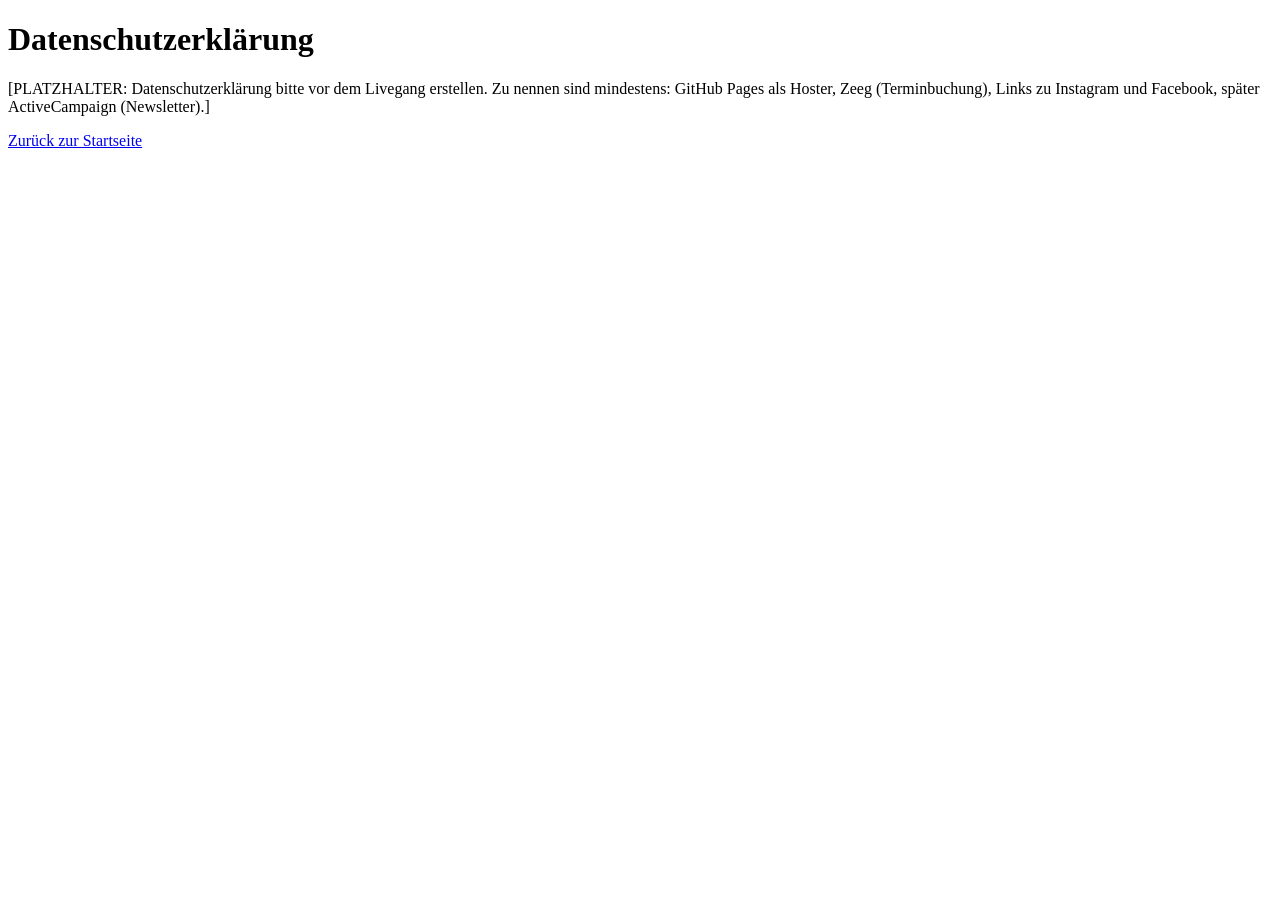
==== datenschutz.html @ f59c5ef7 "Add files via upload" ====
<!doctype html>
<html lang="de">
<head>
<meta charset="utf-8">
<meta name="viewport" content="width=device-width, initial-scale=1">
<title>Datenschutz | Das UNbequeme Wir</title>
<link rel="stylesheet" href="style.css">
</head>
<body>
<main class="wrap">
<h1>Datenschutzerklärung</h1>
<p>[PLATZHALTER: Datenschutzerklärung bitte vor dem Livegang erstellen. Zu nennen sind mindestens: GitHub Pages als Hoster, Zeeg (Terminbuchung), Links zu Instagram und Facebook, später ActiveCampaign (Newsletter).]</p>
<p><a href="index.html">Zurück zur Startseite</a></p>
</main>
</body>
</html>
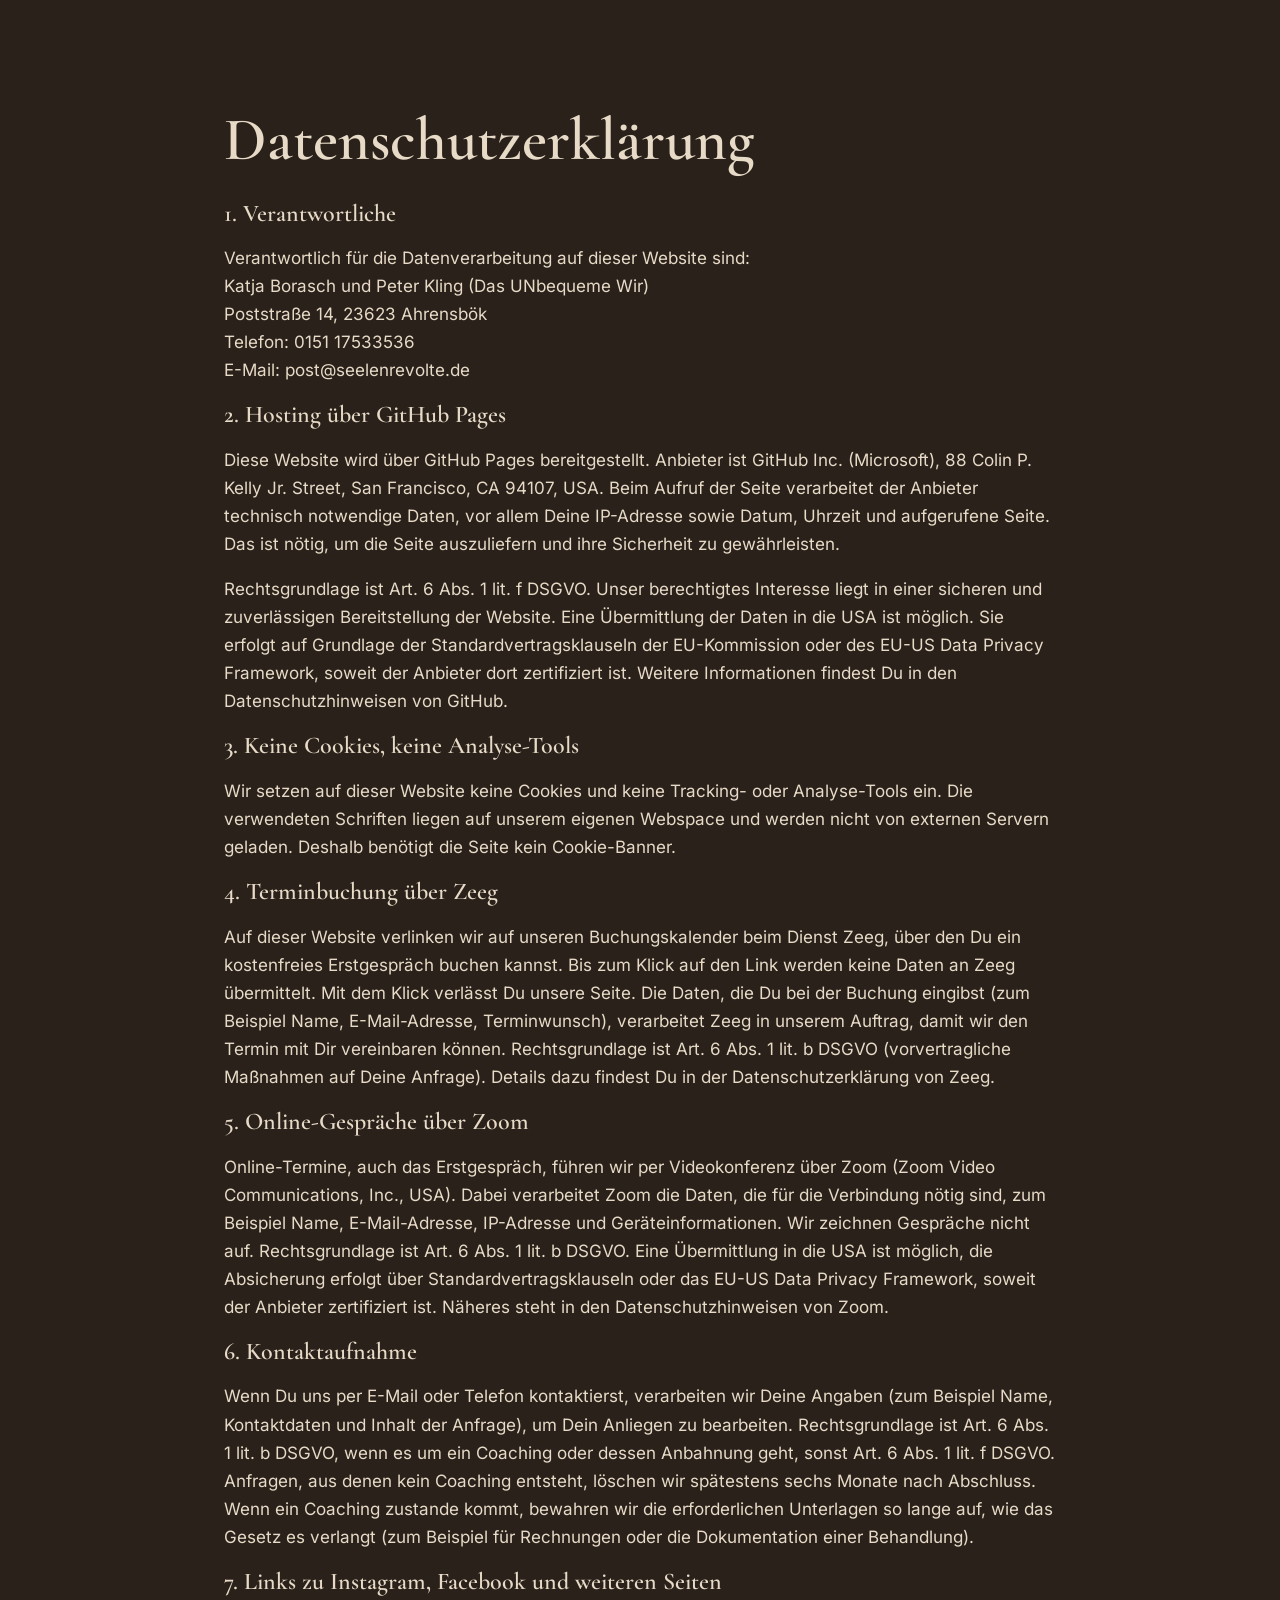
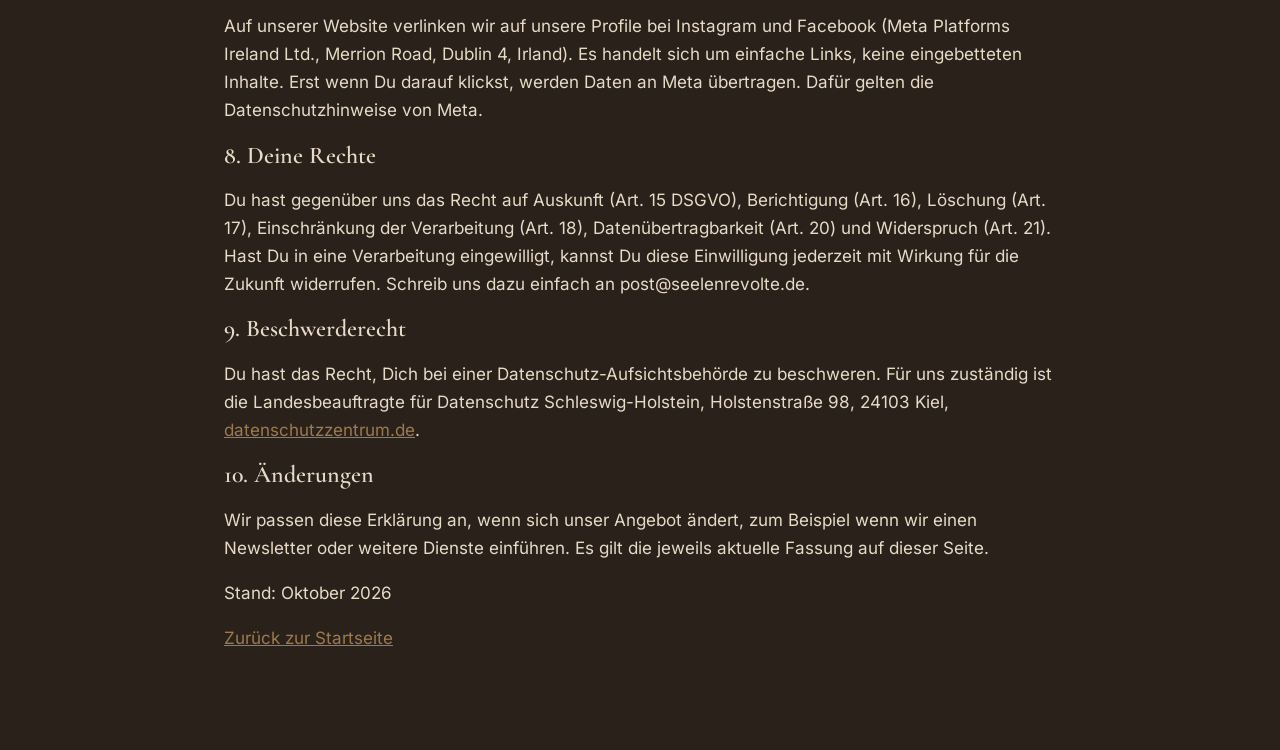
==== commit 37b827af: "Add files via upload" ====
--- a/datenschutz.html
+++ b/datenschutz.html
@@ -9,7 +9,43 @@
 <body>
 <main class="wrap">
 <h1>Datenschutzerklärung</h1>
-<p>[PLATZHALTER: Datenschutzerklärung bitte vor dem Livegang erstellen. Zu nennen sind mindestens: GitHub Pages als Hoster, Zeeg (Terminbuchung), Links zu Instagram und Facebook, später ActiveCampaign (Newsletter).]</p>
+
+<h3>1. Verantwortliche</h3>
+<p>Verantwortlich für die Datenverarbeitung auf dieser Website sind:<br>
+Katja Borasch und Peter Kling (Das UNbequeme Wir)<br>
+Poststraße 14, 23623 Ahrensbök<br>
+Telefon: 0151 17533536<br>
+E-Mail: post@seelenrevolte.de</p>
+
+<h3>2. Hosting über GitHub Pages</h3>
+<p>Diese Website wird über GitHub Pages bereitgestellt. Anbieter ist GitHub Inc. (Microsoft), 88 Colin P. Kelly Jr. Street, San Francisco, CA 94107, USA. Beim Aufruf der Seite verarbeitet der Anbieter technisch notwendige Daten, vor allem Deine IP-Adresse sowie Datum, Uhrzeit und aufgerufene Seite. Das ist nötig, um die Seite auszuliefern und ihre Sicherheit zu gewährleisten.</p>
+<p>Rechtsgrundlage ist Art. 6 Abs. 1 lit. f DSGVO. Unser berechtigtes Interesse liegt in einer sicheren und zuverlässigen Bereitstellung der Website. Eine Übermittlung der Daten in die USA ist möglich. Sie erfolgt auf Grundlage der Standardvertragsklauseln der EU-Kommission oder des EU-US Data Privacy Framework, soweit der Anbieter dort zertifiziert ist. Weitere Informationen findest Du in den Datenschutzhinweisen von GitHub.</p>
+
+<h3>3. Keine Cookies, keine Analyse-Tools</h3>
+<p>Wir setzen auf dieser Website keine Cookies und keine Tracking- oder Analyse-Tools ein. Die verwendeten Schriften liegen auf unserem eigenen Webspace und werden nicht von externen Servern geladen. Deshalb benötigt die Seite kein Cookie-Banner.</p>
+
+<h3>4. Terminbuchung über Zeeg</h3>
+<p>Auf dieser Website verlinken wir auf unseren Buchungskalender beim Dienst Zeeg, über den Du ein kostenfreies Erstgespräch buchen kannst. Bis zum Klick auf den Link werden keine Daten an Zeeg übermittelt. Mit dem Klick verlässt Du unsere Seite. Die Daten, die Du bei der Buchung eingibst (zum Beispiel Name, E-Mail-Adresse, Terminwunsch), verarbeitet Zeeg in unserem Auftrag, damit wir den Termin mit Dir vereinbaren können. Rechtsgrundlage ist Art. 6 Abs. 1 lit. b DSGVO (vorvertragliche Maßnahmen auf Deine Anfrage). Details dazu findest Du in der Datenschutzerklärung von Zeeg.</p>
+
+<h3>5. Online-Gespräche über Zoom</h3>
+<p>Online-Termine, auch das Erstgespräch, führen wir per Videokonferenz über Zoom (Zoom Video Communications, Inc., USA). Dabei verarbeitet Zoom die Daten, die für die Verbindung nötig sind, zum Beispiel Name, E-Mail-Adresse, IP-Adresse und Geräteinformationen. Wir zeichnen Gespräche nicht auf. Rechtsgrundlage ist Art. 6 Abs. 1 lit. b DSGVO. Eine Übermittlung in die USA ist möglich, die Absicherung erfolgt über Standardvertragsklauseln oder das EU-US Data Privacy Framework, soweit der Anbieter zertifiziert ist. Näheres steht in den Datenschutzhinweisen von Zoom.</p>
+
+<h3>6. Kontaktaufnahme</h3>
+<p>Wenn Du uns per E-Mail oder Telefon kontaktierst, verarbeiten wir Deine Angaben (zum Beispiel Name, Kontaktdaten und Inhalt der Anfrage), um Dein Anliegen zu bearbeiten. Rechtsgrundlage ist Art. 6 Abs. 1 lit. b DSGVO, wenn es um ein Coaching oder dessen Anbahnung geht, sonst Art. 6 Abs. 1 lit. f DSGVO. Anfragen, aus denen kein Coaching entsteht, löschen wir spätestens sechs Monate nach Abschluss. Wenn ein Coaching zustande kommt, bewahren wir die erforderlichen Unterlagen so lange auf, wie das Gesetz es verlangt (zum Beispiel für Rechnungen oder die Dokumentation einer Behandlung).</p>
+
+<h3>7. Links zu Instagram, Facebook und weiteren Seiten</h3>
+<p>Auf unserer Website verlinken wir auf unsere Profile bei Instagram und Facebook (Meta Platforms Ireland Ltd., Merrion Road, Dublin 4, Irland). Es handelt sich um einfache Links, keine eingebetteten Inhalte. Erst wenn Du darauf klickst, werden Daten an Meta übertragen. Dafür gelten die Datenschutzhinweise von Meta.</p>
+
+<h3>8. Deine Rechte</h3>
+<p>Du hast gegenüber uns das Recht auf Auskunft (Art. 15 DSGVO), Berichtigung (Art. 16), Löschung (Art. 17), Einschränkung der Verarbeitung (Art. 18), Datenübertragbarkeit (Art. 20) und Widerspruch (Art. 21). Hast Du in eine Verarbeitung eingewilligt, kannst Du diese Einwilligung jederzeit mit Wirkung für die Zukunft widerrufen. Schreib uns dazu einfach an post@seelenrevolte.de.</p>
+
+<h3>9. Beschwerderecht</h3>
+<p>Du hast das Recht, Dich bei einer Datenschutz-Aufsichtsbehörde zu beschweren. Für uns zuständig ist die Landesbeauftragte für Datenschutz Schleswig-Holstein, Holstenstraße 98, 24103 Kiel, <a href="https://www.datenschutzzentrum.de">datenschutzzentrum.de</a>.</p>
+
+<h3>10. Änderungen</h3>
+<p>Wir passen diese Erklärung an, wenn sich unser Angebot ändert, zum Beispiel wenn wir einen Newsletter oder weitere Dienste einführen. Es gilt die jeweils aktuelle Fassung auf dieser Seite.</p>
+<p>Stand: Oktober 2026</p>
+
 <p><a href="index.html">Zurück zur Startseite</a></p>
 </main>
 </body>
--- a/style.css
+++ b/style.css
@@ -0,0 +1,45 @@
+@font-face{font-family:"Cormorant Garamond";font-weight:600;font-style:normal;font-display:swap;src:url(cormorant-garamond-latin-600-normal.woff2) format("woff2")}
+@font-face{font-family:"Cormorant Garamond";font-weight:400;font-style:italic;font-display:swap;src:url(cormorant-garamond-latin-400-italic.woff2) format("woff2")}
+@font-face{font-family:Inter;font-weight:400;font-style:normal;font-display:swap;src:url(inter-latin-400-normal.woff2) format("woff2")}
+@font-face{font-family:Inter;font-weight:600;font-style:normal;font-display:swap;src:url(inter-latin-600-normal.woff2) format("woff2")}
+:root{--espresso:#2A211B;--bronze:#9C7A4B;--salbei:#8A8B6C;--sand:#E7DAC6}
+*{box-sizing:border-box}
+html{scroll-behavior:smooth}
+body{margin:0;background:var(--espresso);color:var(--sand);font-family:Inter,system-ui,-apple-system,"Segoe UI",sans-serif;line-height:1.65;font-size:17px}
+h1,h2,h3,.logo{font-family:"Cormorant Garamond",Garamond,Georgia,serif;font-weight:600;line-height:1.15}
+h1{font-size:clamp(2.2rem,6vw,3.8rem);margin:.4em 0}
+h2{font-size:clamp(1.8rem,4vw,2.6rem);color:var(--bronze);text-align:center;margin:0 0 .8em}
+h3{font-size:1.5rem;color:var(--sand);margin:0 0 .3em}
+a{color:var(--bronze)}
+.top{display:flex;justify-content:space-between;align-items:center;flex-wrap:wrap;gap:12px;padding:18px 5vw;border-bottom:1px solid rgba(231,218,198,.15)}
+.logo{font-size:1.6rem;text-decoration:none;color:var(--sand)}
+.logo b{color:var(--bronze)}
+nav{display:flex;gap:20px;align-items:center;flex-wrap:wrap}
+nav a{text-decoration:none;color:var(--sand)}
+.btn{display:inline-block;background:var(--bronze);color:var(--espresso);padding:14px 28px;border-radius:4px;text-decoration:none;font-weight:600}
+.btn:hover{background:var(--sand)}
+.btn.small{padding:8px 16px;color:var(--espresso)}
+.btn.ghost{background:none;border:1px solid var(--bronze);color:var(--sand);margin:4px}
+.btn.ghost:hover{background:var(--bronze);color:var(--espresso)}
+.hero{text-align:center;padding:12vh 5vw 10vh;max-width:860px;margin:0 auto}
+.kicker{color:var(--salbei);letter-spacing:.12em;text-transform:uppercase;font-size:.85rem}
+.lead{font-size:1.2rem;margin:1.2em auto 1.8em}
+.small{font-size:.9rem;opacity:.8}
+.wrap{max-width:960px;margin:0 auto;padding:9vh 5vw}
+.band{background:#34291f;padding:9vh 5vw}
+.band>*{max-width:760px;margin-left:auto;margin-right:auto}
+.center{text-align:center}
+.quotes{list-style:none;padding:0;margin:0 auto 1.5em;display:grid;gap:14px}
+.quotes li{font-family:"Cormorant Garamond",Georgia,serif;font-size:1.6rem;font-style:italic;color:var(--salbei);text-align:center}
+.two{display:grid;grid-template-columns:1fr 1fr;gap:32px;margin-bottom:2em}
+.foto{margin:0 auto 2.5em;max-width:420px}
+.hero .foto{margin:2.5em auto 0;max-width:640px}
+.foto.wide{margin-top:2.5em}
+.portrait{width:100%;height:auto;display:block;border-radius:6px;margin:0 0 1em;border:1px solid rgba(156,122,75,.5)}
+.cover{display:block;width:100%;max-width:360px;height:auto;margin:0 auto 1.5em;border-radius:6px}
+.foto img{width:100%;height:auto;display:block;border-radius:6px;border:1px solid rgba(156,122,75,.5)}
+.grid{display:grid;grid-template-columns:repeat(auto-fit,minmax(220px,1fr));gap:20px;margin-bottom:2.5em}
+.card{border:1px solid rgba(156,122,75,.5);border-radius:6px;padding:24px}
+.card h3{color:var(--bronze)}
+footer{text-align:center;padding:40px 5vw;border-top:1px solid rgba(231,218,198,.15);font-size:.9rem}
+@media(max-width:700px){.two{grid-template-columns:1fr}}
